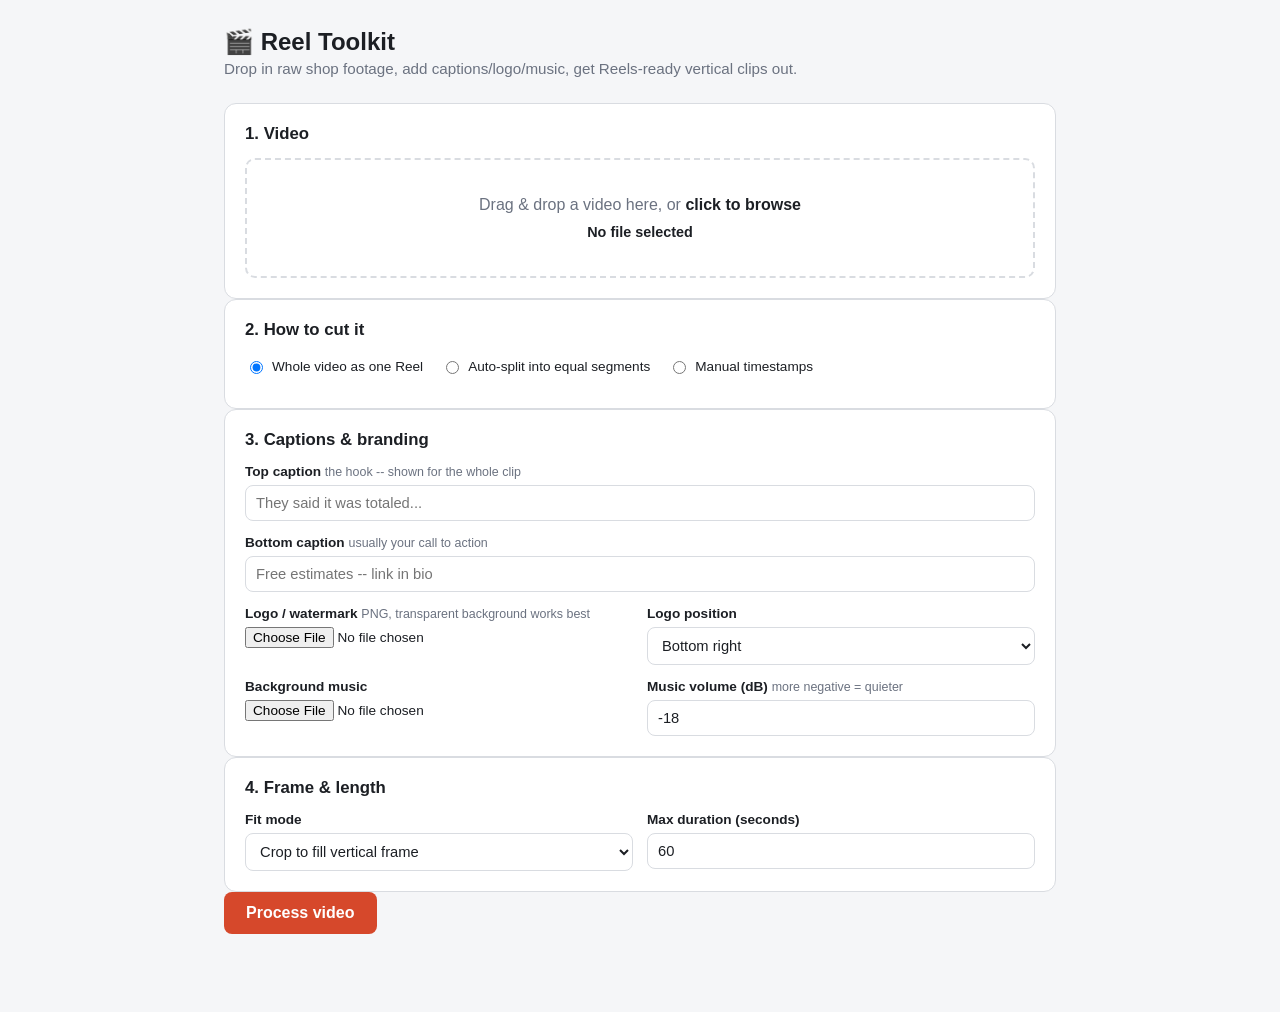
==== reel_toolkit/webapp/static/index.html @ 72dc87f2 "Add drag-and-drop web UI for reel_toolkit reel_toolkit/webapp/ -- a local FastAPI app wrapping the e" ====
<!doctype html>
<html lang="en">
<head>
<meta charset="utf-8">
<meta name="viewport" content="width=device-width, initial-scale=1">
<title>Reel Toolkit</title>
<style>
  :root {
    --bg: #f5f6f8;
    --panel: #ffffff;
    --border: #d9dce1;
    --text: #1c1f24;
    --muted: #6b7280;
    --accent: #d6482b;
    --accent-hover: #b93a20;
    --ok: #1f8a4c;
    --err: #c0362c;
  }
  * { box-sizing: border-box; }
  body {
    margin: 0;
    font-family: -apple-system, BlinkMacSystemFont, "Segoe UI", Roboto, Helvetica, Arial, sans-serif;
    background: var(--bg);
    color: var(--text);
  }
  header {
    padding: 28px 24px 10px;
    max-width: 880px;
    margin: 0 auto;
  }
  header h1 { margin: 0 0 4px; font-size: 1.5rem; }
  header p { margin: 0; color: var(--muted); font-size: 0.95rem; }
  main {
    max-width: 880px;
    margin: 0 auto;
    padding: 16px 24px 64px;
    display: grid;
    gap: 20px;
  }
  .panel {
    background: var(--panel);
    border: 1px solid var(--border);
    border-radius: 12px;
    padding: 20px;
  }
  .panel h2 {
    margin: 0 0 14px;
    font-size: 1.05rem;
  }
  #dropzone {
    border: 2px dashed var(--border);
    border-radius: 10px;
    padding: 36px 16px;
    text-align: center;
    cursor: pointer;
    color: var(--muted);
    transition: border-color 0.15s, background 0.15s;
  }
  #dropzone.drag { border-color: var(--accent); background: #fdf1ee; color: var(--text); }
  #dropzone strong { color: var(--text); }
  #fileName { margin-top: 10px; font-size: 0.9rem; color: var(--text); font-weight: 600; }
  .grid2 {
    display: grid;
    grid-template-columns: 1fr 1fr;
    gap: 14px;
  }
  .field { display: flex; flex-direction: column; gap: 6px; }
  .field.full { grid-column: 1 / -1; }
  label { font-size: 0.85rem; font-weight: 600; color: var(--text); }
  .hint { font-size: 0.78rem; color: var(--muted); font-weight: 400; }
  input[type=text], input[type=number], select, textarea {
    padding: 9px 10px;
    border: 1px solid var(--border);
    border-radius: 8px;
    font-size: 0.92rem;
    font-family: inherit;
    background: #fff;
    color: var(--text);
  }
  textarea { min-height: 80px; resize: vertical; font-family: ui-monospace, monospace; font-size: 0.85rem; }
  input[type=file] { font-size: 0.85rem; }
  fieldset { border: none; padding: 0; margin: 0 0 14px; }
  .radio-row { display: flex; gap: 18px; flex-wrap: wrap; margin-top: 4px; }
  .radio-row label { font-weight: 500; display: flex; align-items: center; gap: 6px; }
  #submitBtn {
    background: var(--accent);
    color: white;
    border: none;
    padding: 12px 22px;
    border-radius: 8px;
    font-size: 1rem;
    font-weight: 600;
    cursor: pointer;
  }
  #submitBtn:hover { background: var(--accent-hover); }
  #submitBtn:disabled { background: #cbb; cursor: not-allowed; opacity: 0.7; }
  #status { margin-top: 14px; font-size: 0.9rem; }
  #status.ok { color: var(--ok); }
  #status.err { color: var(--err); }
  .spinner {
    display: inline-block;
    width: 14px; height: 14px;
    border: 2px solid #ddd;
    border-top-color: var(--accent);
    border-radius: 50%;
    animation: spin 0.8s linear infinite;
    vertical-align: -2px;
    margin-right: 6px;
  }
  @keyframes spin { to { transform: rotate(360deg); } }
  #results { display: grid; gap: 16px; grid-template-columns: repeat(auto-fill, minmax(200px, 1fr)); }
  .clip-card {
    border: 1px solid var(--border);
    border-radius: 10px;
    overflow: hidden;
    background: #fafafa;
  }
  .clip-card video { width: 100%; display: block; background: #000; aspect-ratio: 9/16; }
  .clip-card .meta { padding: 8px 10px; font-size: 0.82rem; }
  .clip-card .meta .label { font-weight: 600; }
  .clip-card a.dl {
    display: block;
    text-align: center;
    padding: 8px;
    font-size: 0.85rem;
    font-weight: 600;
    color: var(--accent);
    text-decoration: none;
    border-top: 1px solid var(--border);
  }
  .clip-card a.dl:hover { background: #f2f2f2; }
</style>
</head>
<body>
<header>
  <h1>🎬 Reel Toolkit</h1>
  <p>Drop in raw shop footage, add captions/logo/music, get Reels-ready vertical clips out.</p>
</header>

<main>
  <form id="processForm">
    <div class="panel">
      <h2>1. Video</h2>
      <div id="dropzone">
        <div>Drag &amp; drop a video here, or <strong>click to browse</strong></div>
        <div id="fileName">No file selected</div>
      </div>
      <input type="file" id="videoFile" accept="video/*" style="display:none">
    </div>

    <div class="panel">
      <h2>2. How to cut it</h2>
      <fieldset>
        <div class="radio-row">
          <label><input type="radio" name="cutMode" value="whole" checked> Whole video as one Reel</label>
          <label><input type="radio" name="cutMode" value="auto"> Auto-split into equal segments</label>
          <label><input type="radio" name="cutMode" value="manual"> Manual timestamps</label>
        </div>
      </fieldset>
      <div class="field" id="autoSegmentField" style="display:none; max-width: 240px;">
        <label>Segment length (seconds)</label>
        <input type="number" id="segmentSeconds" value="45" min="5" max="90">
      </div>
      <div class="field" id="manualCutsField" style="display:none;">
        <label>Cut list <span class="hint">one per line: <code>start-end label</code>, e.g. <code>0:00-0:45 Hook and teardown</code></span></label>
        <textarea id="manualCuts" placeholder="0:00-0:45 Hook and teardown&#10;0:45-1:20 Paint booth&#10;1:20-1:45 Reveal"></textarea>
      </div>
    </div>

    <div class="panel">
      <h2>3. Captions &amp; branding</h2>
      <div class="grid2">
        <div class="field full">
          <label>Top caption <span class="hint">the hook -- shown for the whole clip</span></label>
          <input type="text" id="captionTop" placeholder="They said it was totaled...">
        </div>
        <div class="field full">
          <label>Bottom caption <span class="hint">usually your call to action</span></label>
          <input type="text" id="captionBottom" placeholder="Free estimates -- link in bio">
        </div>
        <div class="field">
          <label>Logo / watermark <span class="hint">PNG, transparent background works best</span></label>
          <input type="file" id="watermarkFile" accept="image/*">
        </div>
        <div class="field">
          <label>Logo position</label>
          <select id="watermarkPosition">
            <option value="bottom_right" selected>Bottom right</option>
            <option value="bottom_left">Bottom left</option>
            <option value="top_right">Top right</option>
            <option value="top_left">Top left</option>
            <option value="center">Center</option>
          </select>
        </div>
        <div class="field">
          <label>Background music</label>
          <input type="file" id="musicFile" accept="audio/*">
        </div>
        <div class="field">
          <label>Music volume (dB) <span class="hint">more negative = quieter</span></label>
          <input type="number" id="musicVolume" value="-18" step="1">
        </div>
      </div>
    </div>

    <div class="panel">
      <h2>4. Frame &amp; length</h2>
      <div class="grid2">
        <div class="field">
          <label>Fit mode</label>
          <select id="fitMode">
            <option value="crop" selected>Crop to fill vertical frame</option>
            <option value="pad">Fit whole frame (blurred background)</option>
          </select>
        </div>
        <div class="field">
          <label>Max duration (seconds)</label>
          <input type="number" id="maxDuration" value="60" min="3" max="90">
        </div>
      </div>
    </div>

    <button id="submitBtn" type="submit">Process video</button>
    <div id="status"></div>
  </form>

  <div class="panel" id="resultsPanel" style="display:none;">
    <h2>Finished clips</h2>
    <div id="results"></div>
  </div>
</main>

<script>
  const dropzone = document.getElementById('dropzone');
  const fileInput = document.getElementById('videoFile');
  const fileNameEl = document.getElementById('fileName');
  let selectedFile = null;

  function setFile(file) {
    selectedFile = file;
    fileNameEl.textContent = file ? `${file.name} (${(file.size / 1e6).toFixed(1)} MB)` : 'No file selected';
  }

  dropzone.addEventListener('click', () => fileInput.click());
  dropzone.addEventListener('dragover', (e) => { e.preventDefault(); dropzone.classList.add('drag'); });
  dropzone.addEventListener('dragleave', () => dropzone.classList.remove('drag'));
  dropzone.addEventListener('drop', (e) => {
    e.preventDefault();
    dropzone.classList.remove('drag');
    if (e.dataTransfer.files.length) setFile(e.dataTransfer.files[0]);
  });
  fileInput.addEventListener('change', () => {
    if (fileInput.files.length) setFile(fileInput.files[0]);
  });

  document.querySelectorAll('input[name=cutMode]').forEach((el) => {
    el.addEventListener('change', () => {
      const mode = document.querySelector('input[name=cutMode]:checked').value;
      document.getElementById('autoSegmentField').style.display = mode === 'auto' ? 'block' : 'none';
      document.getElementById('manualCutsField').style.display = mode === 'manual' ? 'block' : 'none';
    });
  });

  function setStatus(msg, state) {
    const el = document.getElementById('status');
    el.className = state || '';
    el.innerHTML = state === 'busy' ? `<span class="spinner"></span>${msg}` : msg;
  }

  function renderResults(clips) {
    const panel = document.getElementById('resultsPanel');
    const container = document.getElementById('results');
    container.innerHTML = '';
    clips.forEach((clip) => {
      const card = document.createElement('div');
      card.className = 'clip-card';
      card.innerHTML = `
        <video src="${clip.url}" controls preload="metadata"></video>
        <div class="meta"><span class="label">${clip.label}</span> -- ${clip.duration}s</div>
        <a class="dl" href="${clip.url}" download>Download</a>
      `;
      container.appendChild(card);
    });
    panel.style.display = clips.length ? 'block' : 'none';
  }

  document.getElementById('processForm').addEventListener('submit', async (e) => {
    e.preventDefault();
    if (!selectedFile) {
      setStatus('Drop or choose a video first.', 'err');
      return;
    }
    const form = new FormData();
    form.append('video', selectedFile);
    form.append('cut_mode', document.querySelector('input[name=cutMode]:checked').value);
    form.append('segment_seconds', document.getElementById('segmentSeconds').value);
    form.append('manual_cuts', document.getElementById('manualCuts').value);
    form.append('caption_top', document.getElementById('captionTop').value);
    form.append('caption_bottom', document.getElementById('captionBottom').value);
    form.append('fit_mode', document.getElementById('fitMode').value);
    form.append('max_duration', document.getElementById('maxDuration').value);
    form.append('watermark_position', document.getElementById('watermarkPosition').value);
    form.append('music_volume_db', document.getElementById('musicVolume').value);
    const wmFile = document.getElementById('watermarkFile').files[0];
    if (wmFile) form.append('watermark', wmFile);
    const musicFile = document.getElementById('musicFile').files[0];
    if (musicFile) form.append('music', musicFile);

    document.getElementById('submitBtn').disabled = true;
    setStatus('Processing... this can take a minute or two depending on video length.', 'busy');

    try {
      const res = await fetch('/api/process', { method: 'POST', body: form });
      const data = await res.json();
      if (!res.ok) throw new Error(data.detail || 'Processing failed.');
      renderResults(data.clips);
      setStatus(`Done -- ${data.clips.length} clip(s) ready below.`, 'ok');
    } catch (err) {
      setStatus('Error: ' + err.message, 'err');
    } finally {
      document.getElementById('submitBtn').disabled = false;
    }
  });
</script>
</body>
</html>
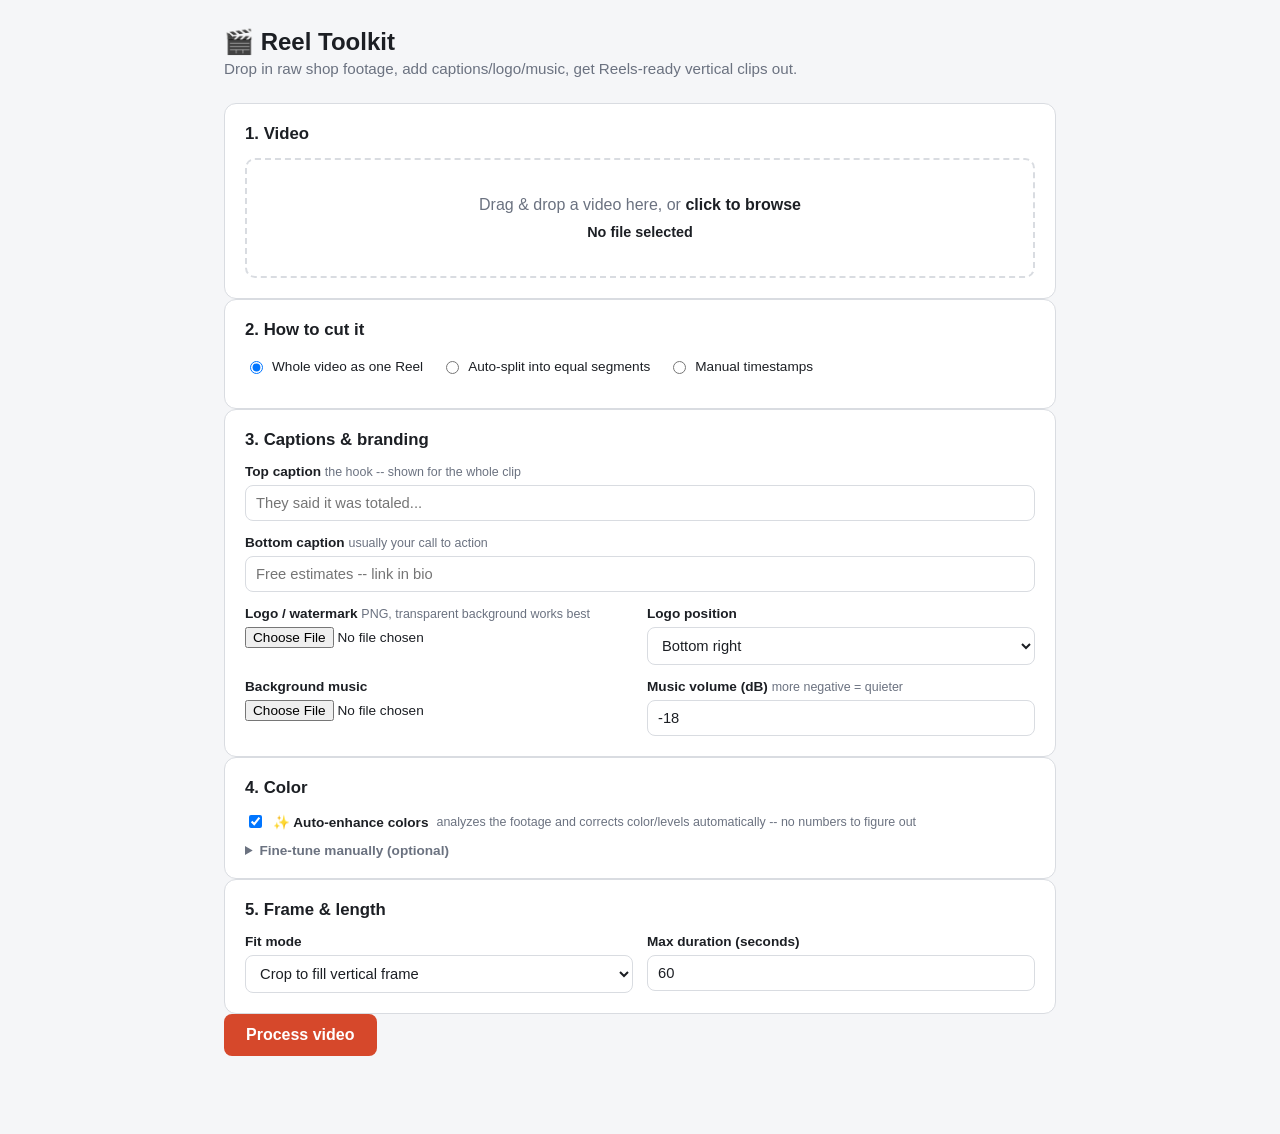
==== commit 8eb8ee67: "Add color grading and multi-clip transitions Auto-enhance color (default, no numbers needed): - edit" ====
--- a/reel_toolkit/webapp/static/index.html
+++ b/reel_toolkit/webapp/static/index.html
@@ -165,6 +165,31 @@
         <label>Cut list <span class="hint">one per line: <code>start-end label</code>, e.g. <code>0:00-0:45 Hook and teardown</code></span></label>
         <textarea id="manualCuts" placeholder="0:00-0:45 Hook and teardown&#10;0:45-1:20 Paint booth&#10;1:20-1:45 Reveal"></textarea>
       </div>
+      <div class="field" id="combineField" style="display:none; margin-top: 14px;">
+        <label style="display:flex; align-items:center; gap:8px; font-weight:600;">
+          <input type="checkbox" id="combineTransitions" style="width:auto;">
+          Combine into one Reel with a transition between each cut
+          <span class="hint" style="font-weight:400;">instead of separate clip files -- e.g. before → process → after as one video</span>
+        </label>
+        <div class="grid2" id="transitionFields" style="display:none; margin-top: 10px;">
+          <div class="field">
+            <label>Transition style</label>
+            <select id="transitionStyle">
+              <option value="fade" selected>Fade</option>
+              <option value="dissolve">Dissolve</option>
+              <option value="wipeleft">Wipe left</option>
+              <option value="wiperight">Wipe right</option>
+              <option value="slideup">Slide up</option>
+              <option value="circleopen">Circle open</option>
+              <option value="smoothleft">Smooth left</option>
+            </select>
+          </div>
+          <div class="field">
+            <label>Transition length (seconds)</label>
+            <input type="number" id="transitionDuration" value="0.5" min="0.1" max="2" step="0.1">
+          </div>
+        </div>
+      </div>
     </div>
 
     <div class="panel">
@@ -204,7 +229,37 @@
     </div>
 
     <div class="panel">
-      <h2>4. Frame &amp; length</h2>
+      <h2>4. Color</h2>
+      <label style="display:flex; align-items:center; gap:8px; font-weight:600;">
+        <input type="checkbox" id="autoEnhance" checked style="width:auto;">
+        ✨ Auto-enhance colors
+        <span class="hint" style="font-weight:400;">analyzes the footage and corrects color/levels automatically -- no numbers to figure out</span>
+      </label>
+      <details style="margin-top: 12px;">
+        <summary style="cursor:pointer; font-size:0.85rem; font-weight:600; color: var(--muted);">Fine-tune manually (optional)</summary>
+        <div class="grid2" style="margin-top: 12px;">
+          <div class="field">
+            <label>Saturation <span class="hint">1.0 = unchanged, 0 = grayscale</span></label>
+            <input type="number" id="saturation" value="1.0" min="0" max="3" step="0.1">
+          </div>
+          <div class="field">
+            <label>Contrast <span class="hint">1.0 = unchanged</span></label>
+            <input type="number" id="contrast" value="1.0" min="0" max="3" step="0.1">
+          </div>
+          <div class="field">
+            <label>Brightness <span class="hint">-1.0 to 1.0, 0 = unchanged</span></label>
+            <input type="number" id="brightness" value="0.0" min="-1" max="1" step="0.05">
+          </div>
+          <div class="field">
+            <label>Warmth <span class="hint">Kelvin -- lower = warmer, higher = cooler, blank = unchanged</span></label>
+            <input type="number" id="colorTemperature" placeholder="e.g. 4500 (warm) / 8500 (cool)" min="1000" max="40000" step="100">
+          </div>
+        </div>
+      </details>
+    </div>
+
+    <div class="panel">
+      <h2>5. Frame &amp; length</h2>
       <div class="grid2">
         <div class="field">
           <label>Fit mode</label>
@@ -236,9 +291,28 @@
   const fileNameEl = document.getElementById('fileName');
   let selectedFile = null;
 
+  const VIDEO_EXTENSIONS = ['.mp4', '.mov', '.m4v', '.avi', '.mkv', '.webm', '.3gp'];
+
+  function looksLikeVideo(file) {
+    if (file.type && file.type.startsWith('video/')) return true;
+    const name = file.name.toLowerCase();
+    return VIDEO_EXTENSIONS.some((ext) => name.endsWith(ext));
+  }
+
   function setFile(file) {
     selectedFile = file;
-    fileNameEl.textContent = file ? `${file.name} (${(file.size / 1e6).toFixed(1)} MB)` : 'No file selected';
+    if (!file) {
+      fileNameEl.textContent = 'No file selected';
+      fileNameEl.style.color = '';
+      return;
+    }
+    fileNameEl.textContent = `${file.name} (${(file.size / 1e6).toFixed(1)} MB)`;
+    if (!looksLikeVideo(file)) {
+      fileNameEl.textContent += ' -- this doesn\'t look like a video file. Did you mean to drop a photo?';
+      fileNameEl.style.color = 'var(--err)';
+    } else {
+      fileNameEl.style.color = '';
+    }
   }
 
   dropzone.addEventListener('click', () => fileInput.click());
@@ -258,7 +332,15 @@
       const mode = document.querySelector('input[name=cutMode]:checked').value;
       document.getElementById('autoSegmentField').style.display = mode === 'auto' ? 'block' : 'none';
       document.getElementById('manualCutsField').style.display = mode === 'manual' ? 'block' : 'none';
+      // combining with transitions only makes sense with 2+ cuts
+      const combineField = document.getElementById('combineField');
+      combineField.style.display = mode === 'whole' ? 'none' : 'block';
+      if (mode === 'whole') document.getElementById('combineTransitions').checked = false;
     });
+  });
+
+  document.getElementById('combineTransitions').addEventListener('change', (e) => {
+    document.getElementById('transitionFields').style.display = e.target.checked ? 'grid' : 'none';
   });
 
   function setStatus(msg, state) {
@@ -301,6 +383,15 @@
     form.append('max_duration', document.getElementById('maxDuration').value);
     form.append('watermark_position', document.getElementById('watermarkPosition').value);
     form.append('music_volume_db', document.getElementById('musicVolume').value);
+    form.append('auto_enhance', document.getElementById('autoEnhance').checked);
+    form.append('saturation', document.getElementById('saturation').value);
+    form.append('contrast', document.getElementById('contrast').value);
+    form.append('brightness', document.getElementById('brightness').value);
+    const warmth = document.getElementById('colorTemperature').value;
+    if (warmth) form.append('color_temperature', warmth);
+    form.append('combine_with_transitions', document.getElementById('combineTransitions').checked);
+    form.append('transition', document.getElementById('transitionStyle').value);
+    form.append('transition_duration', document.getElementById('transitionDuration').value);
     const wmFile = document.getElementById('watermarkFile').files[0];
     if (wmFile) form.append('watermark', wmFile);
     const musicFile = document.getElementById('musicFile').files[0];
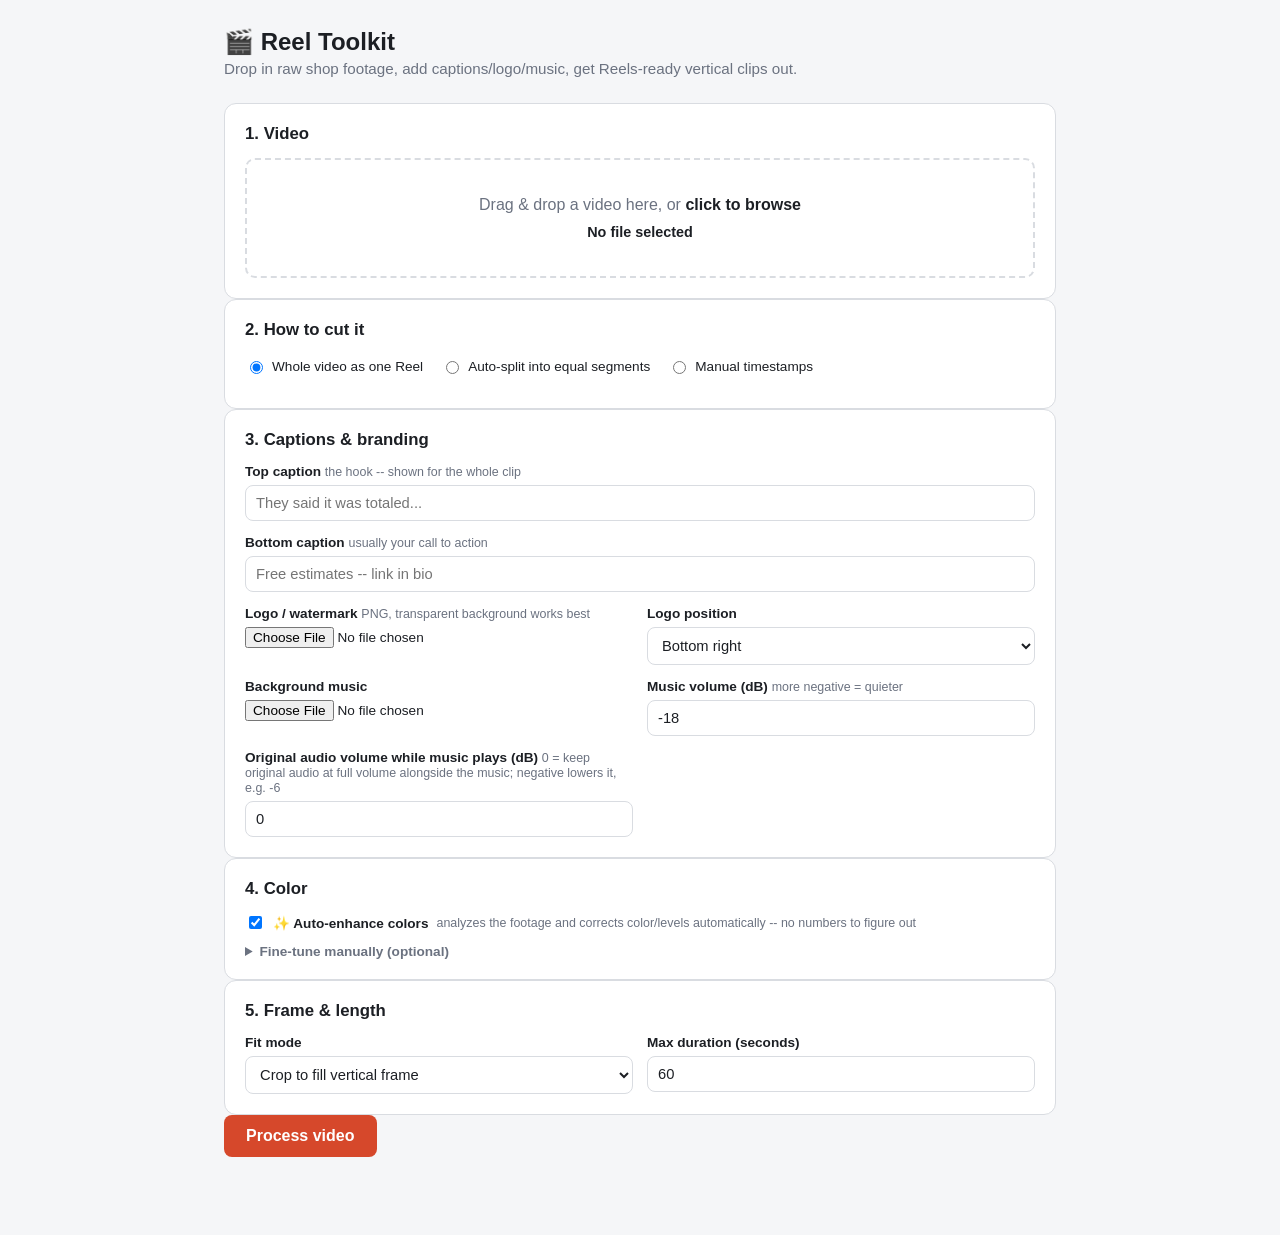
==== commit 15a47fcd: "Expose original-audio ducking (for music + original audio together) The engine already supported thi" ====
--- a/reel_toolkit/webapp/static/index.html
+++ b/reel_toolkit/webapp/static/index.html
@@ -225,6 +225,10 @@
           <label>Music volume (dB) <span class="hint">more negative = quieter</span></label>
           <input type="number" id="musicVolume" value="-18" step="1">
         </div>
+        <div class="field">
+          <label>Original audio volume while music plays (dB) <span class="hint">0 = keep original audio at full volume alongside the music; negative lowers it, e.g. -6</span></label>
+          <input type="number" id="duckOriginalDb" value="0" step="1" max="0">
+        </div>
       </div>
     </div>
 
@@ -383,6 +387,7 @@
     form.append('max_duration', document.getElementById('maxDuration').value);
     form.append('watermark_position', document.getElementById('watermarkPosition').value);
     form.append('music_volume_db', document.getElementById('musicVolume').value);
+    form.append('duck_original_audio_db', document.getElementById('duckOriginalDb').value);
     form.append('auto_enhance', document.getElementById('autoEnhance').checked);
     form.append('saturation', document.getElementById('saturation').value);
     form.append('contrast', document.getElementById('contrast').value);
